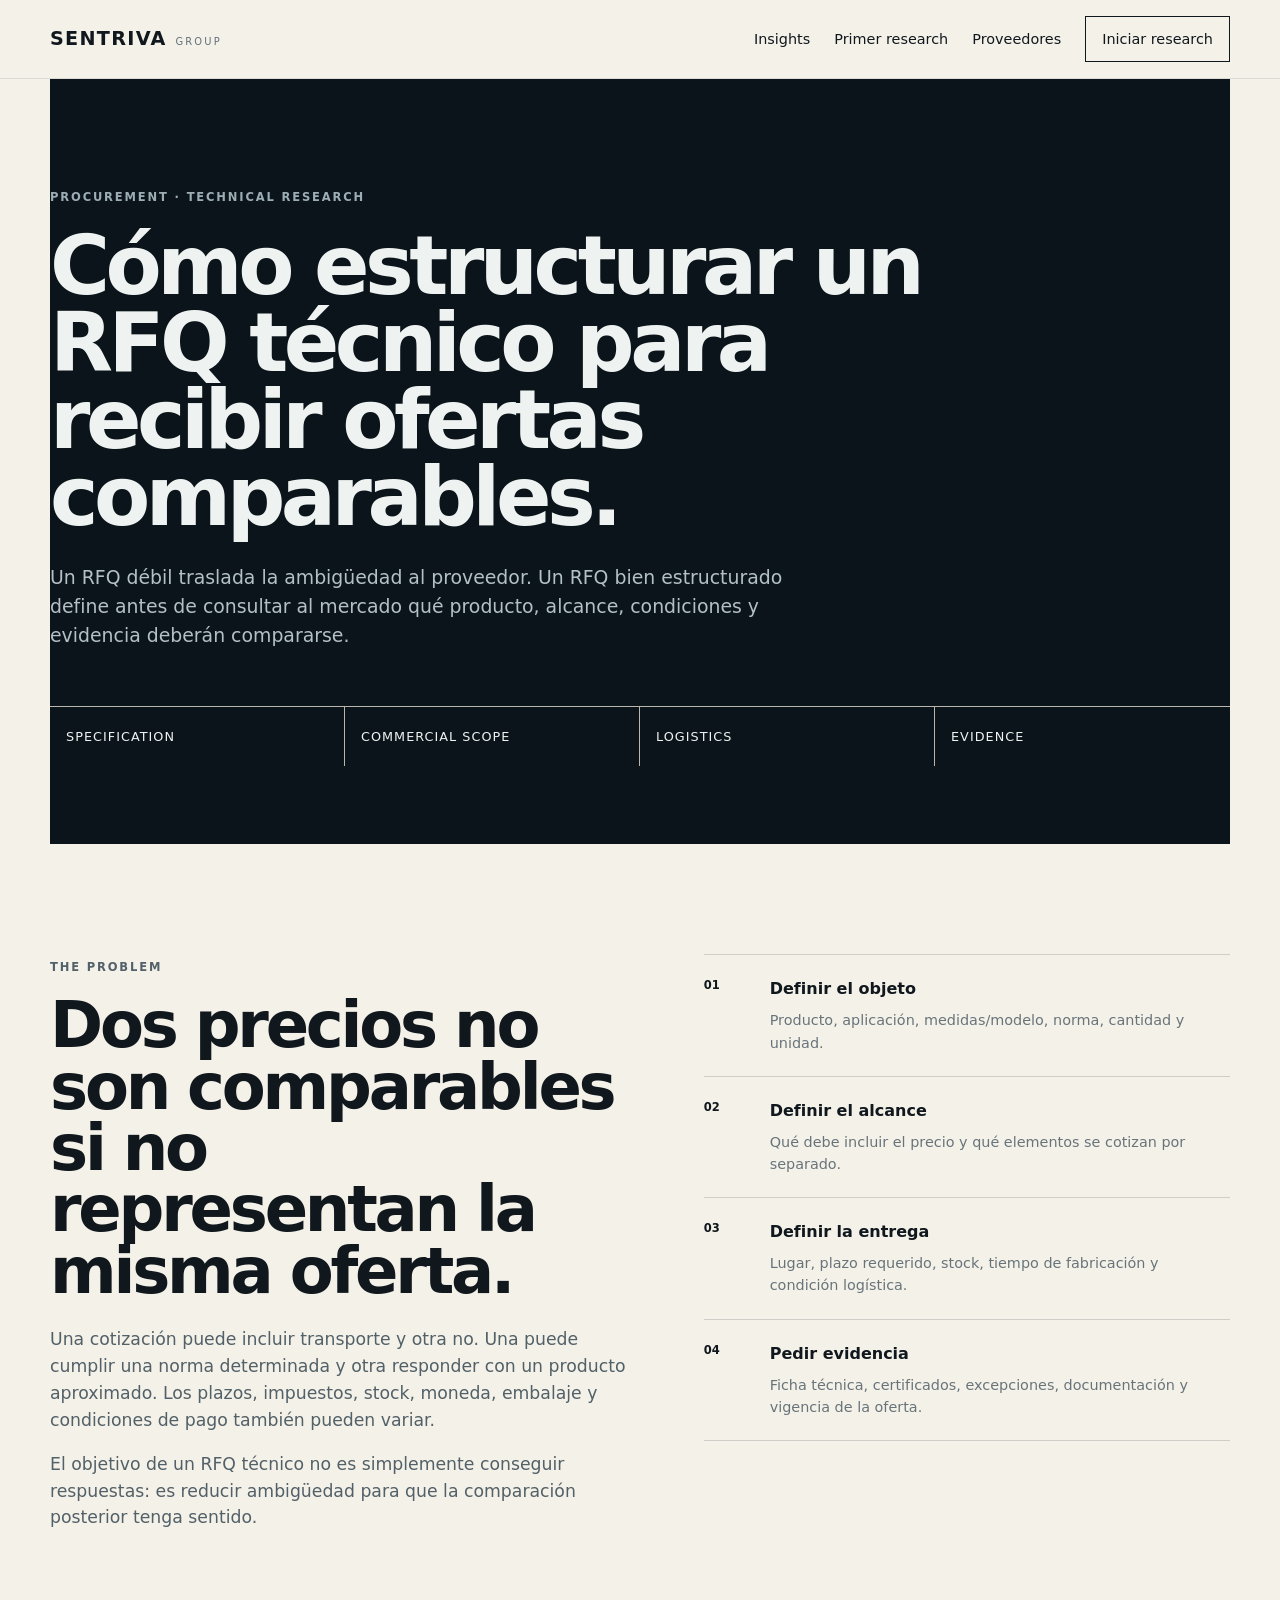
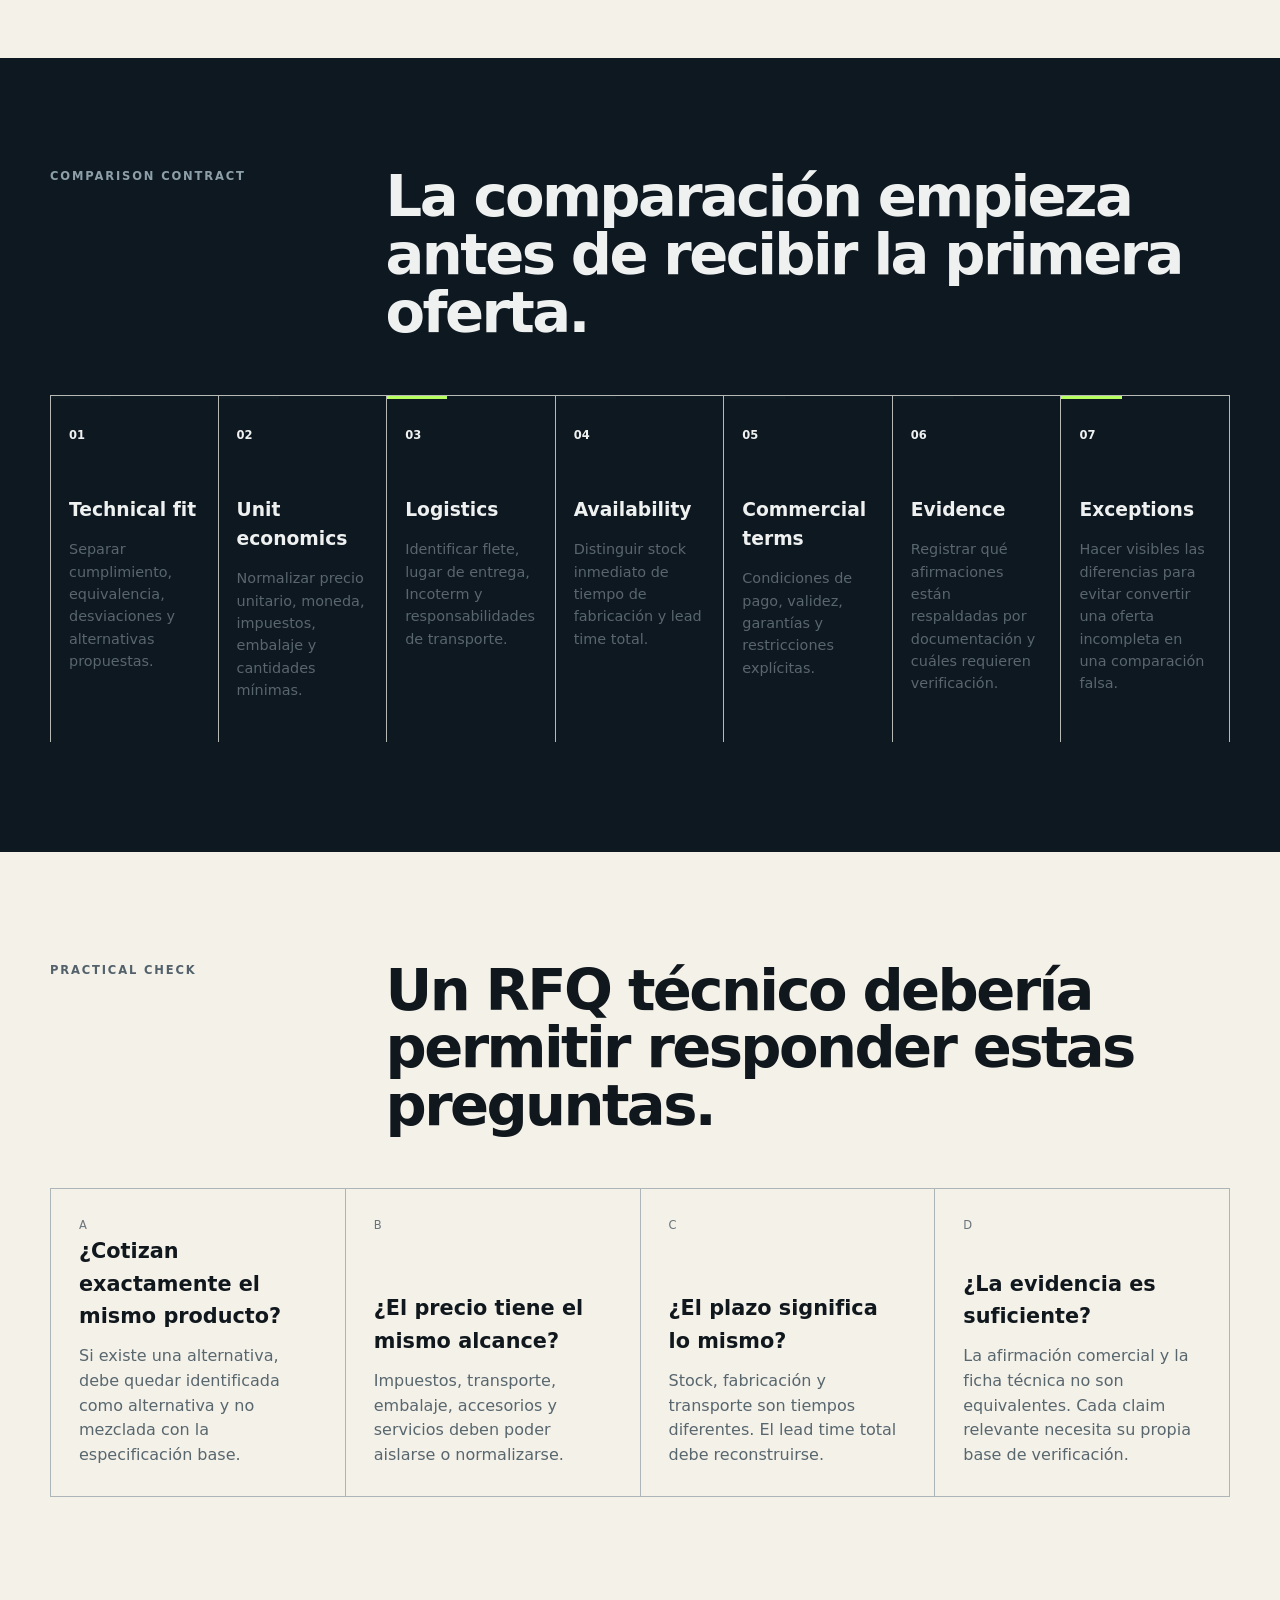
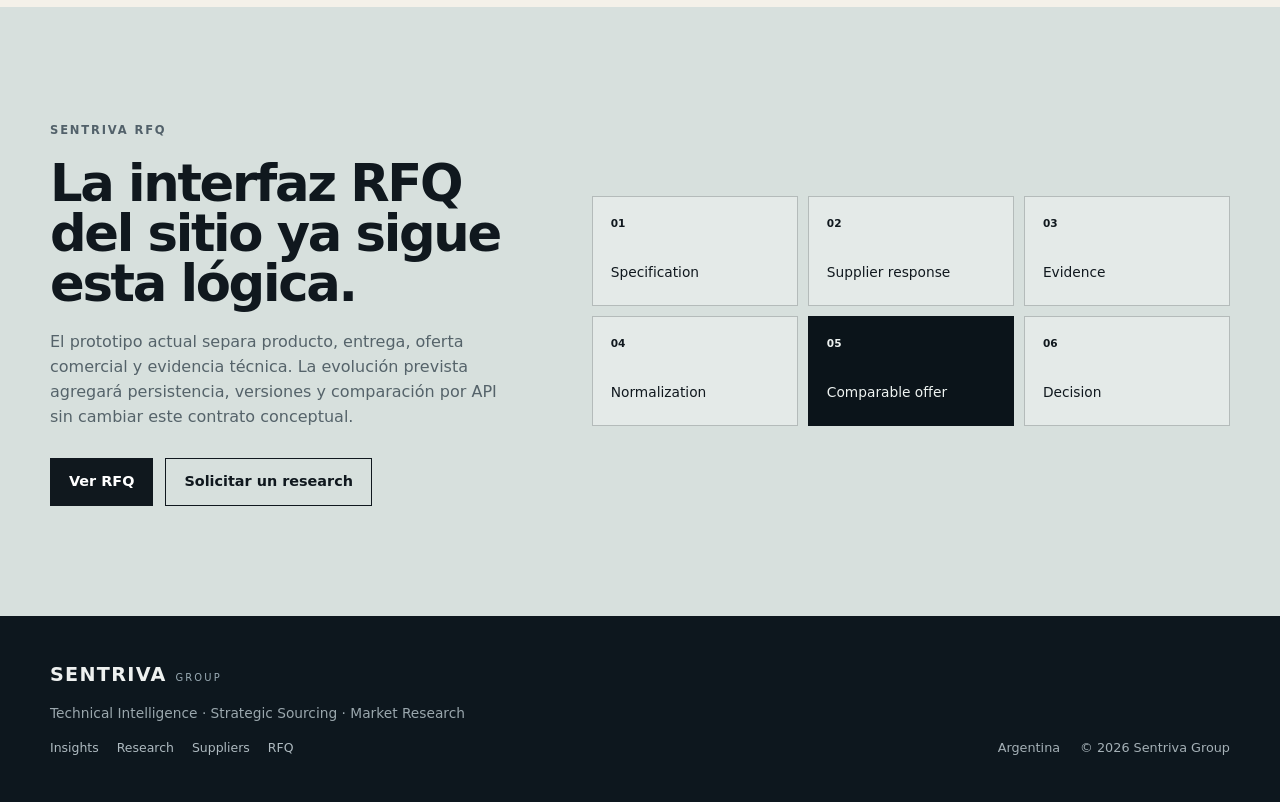
==== insight-rfq-tecnico.html @ 90672041 "feat(sentriva): publish first practical insight on technical RFQs" ====
<!doctype html>
<html lang="es">
<head>
  <meta charset="utf-8" />
  <meta name="viewport" content="width=device-width,initial-scale=1" />
  <meta name="description" content="Cómo estructurar un RFQ técnico para recibir ofertas comparables: producto, especificación, alcance, logística, impuestos, plazos y evidencia." />
  <meta name="theme-color" content="#0b141a" />
  <meta property="og:title" content="Cómo estructurar un RFQ técnico — Sentriva Group" />
  <meta property="og:description" content="Un RFQ útil no pide sólo precio: define qué debe ser comparable antes de consultar al mercado." />
  <meta property="og:type" content="article" />
  <title>Cómo estructurar un RFQ técnico — Sentriva Group</title>
  <link rel="stylesheet" href="styles-v050.css" />
  <link rel="stylesheet" href="golden-v1.css" />
</head>
<body>
  <a class="skip-link" href="#main">Ir al contenido</a>
  <header class="site-header"><div class="shell nav-wrap"><a class="brand" href="index.html" aria-label="Sentriva Group"><span class="brand-main">SENTRIVA</span><span class="brand-group">GROUP</span></a><button class="nav-toggle" aria-label="Abrir navegación" aria-expanded="false"><span></span><span></span></button><nav class="nav" aria-label="Principal"><a href="insights.html">Insights</a><a href="utility-poles.html">Primer research</a><a href="suppliers.html">Proveedores</a><a class="nav-cta" href="research.html">Iniciar research</a></nav></div></header>

  <main id="main">
    <section class="page-hero page-hero-premium shell">
      <span class="eyebrow">PROCUREMENT · TECHNICAL RESEARCH</span>
      <h1>Cómo estructurar un RFQ técnico para recibir ofertas comparables.</h1>
      <p>Un RFQ débil traslada la ambigüedad al proveedor. Un RFQ bien estructurado define antes de consultar al mercado qué producto, alcance, condiciones y evidencia deberán compararse.</p>
      <div class="page-proof"><span>Specification</span><span>Commercial scope</span><span>Logistics</span><span>Evidence</span></div>
    </section>

    <section class="section shell">
      <div class="credibility-grid">
        <article class="credibility-copy">
          <span class="eyebrow">THE PROBLEM</span>
          <h2>Dos precios no son comparables si no representan la misma oferta.</h2>
          <p>Una cotización puede incluir transporte y otra no. Una puede cumplir una norma determinada y otra responder con un producto aproximado. Los plazos, impuestos, stock, moneda, embalaje y condiciones de pago también pueden variar.</p>
          <p>El objetivo de un RFQ técnico no es simplemente conseguir respuestas: es reducir ambigüedad para que la comparación posterior tenga sentido.</p>
        </article>
        <div class="credibility-stack">
          <article class="credibility-item"><b>01</b><div><h3>Definir el objeto</h3><p>Producto, aplicación, medidas/modelo, norma, cantidad y unidad.</p></div></article>
          <article class="credibility-item"><b>02</b><div><h3>Definir el alcance</h3><p>Qué debe incluir el precio y qué elementos se cotizan por separado.</p></div></article>
          <article class="credibility-item"><b>03</b><div><h3>Definir la entrega</h3><p>Lugar, plazo requerido, stock, tiempo de fabricación y condición logística.</p></div></article>
          <article class="credibility-item"><b>04</b><div><h3>Pedir evidencia</h3><p>Ficha técnica, certificados, excepciones, documentación y vigencia de la oferta.</p></div></article>
        </div>
      </div>
    </section>

    <section class="section section-dark">
      <div class="shell">
        <div class="section-heading section-heading-light"><span class="eyebrow">COMPARISON CONTRACT</span><h2>La comparación empieza antes de recibir la primera oferta.</h2></div>
        <div class="method-grid">
          <article><b>01</b><h3>Technical fit</h3><p>Separar cumplimiento, equivalencia, desviaciones y alternativas propuestas.</p></article>
          <article><b>02</b><h3>Unit economics</h3><p>Normalizar precio unitario, moneda, impuestos, embalaje y cantidades mínimas.</p></article>
          <article><b>03</b><h3>Logistics</h3><p>Identificar flete, lugar de entrega, Incoterm y responsabilidades de transporte.</p></article>
          <article><b>04</b><h3>Availability</h3><p>Distinguir stock inmediato de tiempo de fabricación y lead time total.</p></article>
          <article><b>05</b><h3>Commercial terms</h3><p>Condiciones de pago, validez, garantías y restricciones explícitas.</p></article>
          <article><b>06</b><h3>Evidence</h3><p>Registrar qué afirmaciones están respaldadas por documentación y cuáles requieren verificación.</p></article>
          <article><b>07</b><h3>Exceptions</h3><p>Hacer visibles las diferencias para evitar convertir una oferta incompleta en una comparación falsa.</p></article>
        </div>
      </div>
    </section>

    <section class="section shell">
      <div class="section-heading"><span class="eyebrow">PRACTICAL CHECK</span><h2>Un RFQ técnico debería permitir responder estas preguntas.</h2></div>
      <div class="capability-grid">
        <article class="card"><span class="card-num">A</span><h3>¿Cotizan exactamente el mismo producto?</h3><p>Si existe una alternativa, debe quedar identificada como alternativa y no mezclada con la especificación base.</p></article>
        <article class="card"><span class="card-num">B</span><h3>¿El precio tiene el mismo alcance?</h3><p>Impuestos, transporte, embalaje, accesorios y servicios deben poder aislarse o normalizarse.</p></article>
        <article class="card"><span class="card-num">C</span><h3>¿El plazo significa lo mismo?</h3><p>Stock, fabricación y transporte son tiempos diferentes. El lead time total debe reconstruirse.</p></article>
        <article class="card"><span class="card-num">D</span><h3>¿La evidencia es suficiente?</h3><p>La afirmación comercial y la ficha técnica no son equivalentes. Cada claim relevante necesita su propia base de verificación.</p></article>
      </div>
    </section>

    <section class="section network-callout"><div class="shell network-inner"><div class="network-copy"><span class="eyebrow">SENTRIVA RFQ</span><h2>La interfaz RFQ del sitio ya sigue esta lógica.</h2><p>El prototipo actual separa producto, entrega, oferta comercial y evidencia técnica. La evolución prevista agregará persistencia, versiones y comparación por API sin cambiar este contrato conceptual.</p><div class="case-actions"><a class="button button-primary" href="rfq.html">Ver RFQ</a><a class="button button-ghost" href="research.html">Solicitar un research</a></div></div><div class="network-diagram"><div><b>01</b><span>Specification</span></div><div><b>02</b><span>Supplier response</span></div><div><b>03</b><span>Evidence</span></div><div><b>04</b><span>Normalization</span></div><div class="focus"><b>05</b><span>Comparable offer</span></div><div><b>06</b><span>Decision</span></div></div></div></section>
  </main>

  <footer class="site-footer"><div class="shell footer-grid"><div><div class="brand brand-footer"><span class="brand-main">SENTRIVA</span><span class="brand-group">GROUP</span></div><p>Technical Intelligence · Strategic Sourcing · Market Research</p><div class="footer-links"><a href="insights.html">Insights</a><a href="research.html">Research</a><a href="suppliers.html">Suppliers</a><a href="rfq.html">RFQ</a></div></div><div class="footer-meta"><span>Argentina</span><span>© <span id="year"></span> Sentriva Group</span></div></div></footer>
  <script src="script-v050.js"></script>
</body>
</html>
---- styles-v050.css ----
*{box-sizing:border-box}html{scroll-behavior:smooth}body{margin:0;font-family:Inter,ui-sans-serif,system-ui,-apple-system,BlinkMacSystemFont,"Segoe UI",sans-serif;background:#f4f1e9;color:#10181e;line-height:1.55}a{color:inherit}.skip-link{position:absolute;left:-999px;top:0}.skip-link:focus{left:1rem;top:1rem;z-index:1000;background:white;padding:.7rem 1rem}.shell{width:min(1180px,calc(100% - 40px));margin:0 auto}.site-header{position:sticky;top:0;z-index:50;background:rgba(244,241,233,.92);backdrop-filter:blur(16px);border-bottom:1px solid rgba(16,24,30,.1)}.nav-wrap{height:78px;display:flex;align-items:center;justify-content:space-between}.brand{text-decoration:none;display:inline-flex;align-items:baseline;gap:.55rem;letter-spacing:.08em}.brand-main{font-weight:800;font-size:1.2rem}.brand-group{font-size:.62rem;letter-spacing:.22em;color:#627079}.nav{display:flex;gap:1.5rem;align-items:center;font-size:.9rem}.nav a{text-decoration:none}.nav a[aria-current=page]{font-weight:800}.nav-cta{border:1px solid #10181e;padding:.7rem 1rem}.nav-toggle{display:none;background:none;border:0}.hero{padding:110px 0 85px}.hero-kicker,.eyebrow,.signal-label{font-size:.72rem;letter-spacing:.16em;text-transform:uppercase;color:#52616a;font-weight:700}.hero-grid{display:grid;grid-template-columns:1.35fr .65fr;gap:70px;align-items:end;margin-top:24px}.hero h1{font-size:clamp(3rem,7vw,6.6rem);letter-spacing:-.055em;line-height:.92;margin:0;max-width:900px}.hero-copy{font-size:1.2rem;max-width:720px;color:#4d5b63;margin:32px 0}.hero-actions{display:flex;gap:12px;flex-wrap:wrap}.button{display:inline-flex;align-items:center;justify-content:center;min-height:48px;padding:0 18px;border:1px solid #10181e;text-decoration:none;font-weight:700;font-size:.9rem;cursor:pointer}.button-primary{background:#10181e;color:#fff}.button-ghost{background:transparent}.signal-panel{border:1px solid #a9b0b3;padding:24px;background:rgba(255,255,255,.28)}.signal-flow{display:grid;gap:7px;margin-top:20px}.signal-flow span{font-size:.88rem;padding:9px 11px;border:1px solid rgba(16,24,30,.18);background:rgba(255,255,255,.48)}.signal-flow i{height:12px;border-left:1px solid #7a858b;margin-left:16px}.proof-strip{border-top:1px solid #c4c1ba;border-bottom:1px solid #c4c1ba}.proof-grid{display:grid;grid-template-columns:repeat(4,1fr)}.proof-grid div{padding:28px 24px;border-right:1px solid #c4c1ba;display:flex;gap:12px;align-items:center}.proof-grid div:last-child{border-right:0}.proof-grid strong{font-size:.72rem}.proof-grid span{font-size:.88rem}.section{padding:110px 0}.section-heading{display:grid;grid-template-columns:.35fr 1fr;gap:40px;align-items:start;margin-bottom:54px}.section-heading h2{margin:0;font-size:clamp(2.2rem,4.5vw,4.6rem);line-height:1;letter-spacing:-.045em}.capability-grid{display:grid;grid-template-columns:repeat(4,1fr);border-top:1px solid #aeb5b8;border-left:1px solid #aeb5b8}.card{padding:28px;border-right:1px solid #aeb5b8;border-bottom:1px solid #aeb5b8;min-height:300px;display:flex;flex-direction:column}.card-num{font-size:.72rem;color:#69757b}.card h3{font-size:1.3rem;margin-top:auto;margin-bottom:12px}.card p{color:#58666e;margin:0}.section-dark{background:#0e1820;color:#eef1f0}.section-heading-light .eyebrow{color:#8da0aa}.industry-list{display:grid;grid-template-columns:repeat(3,1fr);border-top:1px solid #35444d;border-left:1px solid #35444d}.industry-list span{padding:28px;border-right:1px solid #35444d;border-bottom:1px solid #35444d;font-size:1.25rem}.method-grid{display:grid;grid-template-columns:repeat(7,1fr);border-top:1px solid #b7b9b6}.method-grid article{padding:26px 18px;border-right:1px solid #b7b9b6}.method-grid article:first-child{border-left:1px solid #b7b9b6}.method-grid b{font-size:.72rem}.method-grid h3{margin:48px 0 10px}.method-grid p{font-size:.9rem;color:#59666d}.supplier-section{background:#dfe7e5}.supplier-grid{display:grid;grid-template-columns:1fr 1fr;gap:80px}.supplier-grid h2{font-size:clamp(2.3rem,4.8vw,4.8rem);line-height:1;letter-spacing:-.045em;margin:18px 0 26px}.clean-list{list-style:none;padding:0;margin:30px 0}.clean-list li{padding:12px 0;border-top:1px solid rgba(16,24,30,.2)}.supplier-form{display:grid;grid-template-columns:1fr 1fr;gap:14px;background:#f4f1e9;padding:24px}.supplier-form label{display:grid;gap:7px;font-size:.78rem;font-weight:700}.supplier-form input,.supplier-form textarea{width:100%;border:1px solid #b8b5ad;background:#fffdf8;padding:12px;font:inherit}.full{grid-column:1/-1}.form-note{font-size:.75rem;color:#667078;margin:0}.contact-section{padding-bottom:120px}.contact-card{border-top:1px solid #aeb5b8;border-bottom:1px solid #aeb5b8;padding:50px 0;display:flex;align-items:end;justify-content:space-between;gap:30px}.contact-card h2{font-size:clamp(2rem,4vw,4rem);line-height:1.02;max-width:850px;margin:18px 0 0;letter-spacing:-.04em}.site-footer{background:#0d171e;color:#eef1f0;padding:44px 0}.footer-grid{display:flex;align-items:end;justify-content:space-between;gap:24px}.brand-footer .brand-group{color:#9aabb4}.site-footer p{color:#9aa7ad;font-size:.86rem}.footer-meta{display:flex;gap:20px;font-size:.8rem;color:#a4b0b6}.page-hero{padding:105px 0 78px}.page-hero h1{font-size:clamp(3rem,6.4vw,6rem);line-height:.94;letter-spacing:-.055em;max-width:1000px;margin:18px 0 28px}.page-hero>p{font-size:1.18rem;color:#52616a;max-width:790px;margin:0}.page-proof{display:grid;grid-template-columns:repeat(4,1fr);border-top:1px solid #b9b6ae;margin-top:55px}.page-proof span{padding:20px 16px;border-right:1px solid #b9b6ae;font-size:.8rem;text-transform:uppercase;letter-spacing:.08em}.page-proof span:last-child{border-right:0}.two-col-intro{display:grid;grid-template-columns:1fr 1fr;gap:80px}.two-col-intro h2{font-size:clamp(2.2rem,4.6vw,4.5rem);line-height:1;letter-spacing:-.045em;margin:16px 0 0}.prose{font-size:1.05rem;color:#b8c4ca}.prose p:first-child{margin-top:0}.method-compact{display:grid;grid-template-columns:repeat(4,1fr);border-top:1px solid #35444d;border-left:1px solid #35444d}.method-compact article{padding:26px;border-right:1px solid #35444d;border-bottom:1px solid #35444d}.method-compact b{font-size:.72rem;color:#8fa0a8}.method-compact h3{margin:40px 0 8px}.method-compact p{margin:0;color:#aebbc1;font-size:.9rem}.data-form{display:grid;gap:34px}.data-form fieldset{border:0;border-top:1px solid #b4b5b0;padding:24px 0 0;margin:0;display:grid;grid-template-columns:repeat(2,1fr);gap:16px 20px}.data-form legend{padding:0 18px 0 0;font-size:.72rem;letter-spacing:.14em;font-weight:800;text-transform:uppercase}.data-form label{display:grid;gap:7px;font-size:.78rem;font-weight:700}.data-form input,.data-form textarea,.data-form select{width:100%;border:1px solid #b8b5ad;background:#fffdf8;padding:13px 14px;font:inherit;color:#10181e;border-radius:0}.data-form textarea{resize:vertical}.data-form input:focus,.data-form textarea:focus,.data-form select:focus{outline:2px solid #10181e;outline-offset:2px}.data-form .wide{grid-column:1/-1}.form-actions{display:flex;gap:12px;flex-wrap:wrap;align-items:center}.form-actions+.form-note{max-width:700px}@media(max-width:980px){.hero-grid,.supplier-grid,.two-col-intro{grid-template-columns:1fr}.signal-panel{max-width:520px}.capability-grid{grid-template-columns:repeat(2,1fr)}.method-grid{grid-template-columns:repeat(2,1fr)}.industry-list{grid-template-columns:repeat(2,1fr)}.section-heading{grid-template-columns:1fr}.proof-grid{grid-template-columns:repeat(2,1fr)}.contact-card{align-items:flex-start;flex-direction:column}.page-proof,.method-compact{grid-template-columns:repeat(2,1fr)}}@media(max-width:720px){.shell{width:min(100% - 28px,1180px)}.nav-toggle{display:grid;gap:5px;padding:8px}.nav-toggle span{display:block;width:24px;height:1px;background:#111}.nav{position:absolute;left:14px;right:14px;top:68px;background:#f4f1e9;border:1px solid #b8b6b0;padding:18px;display:none;flex-direction:column;align-items:stretch}.nav.is-open{display:flex}.hero{padding:80px 0 60px}.hero h1{font-size:clamp(3rem,16vw,5.2rem)}.proof-grid,.capability-grid,.industry-list,.method-grid,.page-proof,.method-compact{grid-template-columns:1fr}.proof-grid div,.page-proof span{border-right:0;border-bottom:1px solid #c4c1ba}.supplier-form,.data-form fieldset{grid-template-columns:1fr}.data-form .wide{grid-column:auto}.section{padding:80px 0}.page-hero{padding:78px 0 56px}.footer-grid{align-items:flex-start;flex-direction:column}.footer-meta{flex-direction:column;gap:6px}}
---- golden-v1.css ----
:root{--ink:#0b141a;--ink-2:#12212a;--paper:#f3efe6;--paper-2:#e9e3d7;--mint:#c6d8d3;--line:rgba(11,20,26,.16);--line-dark:rgba(235,241,239,.16);--signal:#b7ff5e;--muted:#69767d}.golden-hero{background:var(--ink);color:#f4f6f3;overflow:hidden;border-bottom:1px solid #26343c}.golden-hero .shell{position:relative}.golden-hero .hero-kicker{color:#a8b8bf;padding-top:28px}.golden-hero .hero-grid{min-height:720px;align-items:center;margin-top:0;padding:54px 0 76px}.golden-hero h1{max-width:930px}.golden-hero .hero-copy{color:#b9c4c8;max-width:700px}.golden-hero .button-primary{background:var(--signal);color:#0b141a;border-color:var(--signal)}.golden-hero .button-ghost{border-color:#50606a;color:#eef3f1}.intelligence-canvas{border:1px solid #35444c;background:linear-gradient(180deg,rgba(255,255,255,.03),rgba(255,255,255,.01));padding:22px;position:relative}.intelligence-canvas:before{content:"";position:absolute;inset:0;background-image:linear-gradient(rgba(255,255,255,.035) 1px,transparent 1px),linear-gradient(90deg,rgba(255,255,255,.035) 1px,transparent 1px);background-size:28px 28px;pointer-events:none}.canvas-head,.canvas-foot{display:flex;justify-content:space-between;gap:18px;position:relative;z-index:1;color:#9babb2;font-size:.68rem;letter-spacing:.12em;text-transform:uppercase}.canvas-flow{position:relative;z-index:1;display:grid;gap:0;margin:32px 0}.canvas-node{display:grid;grid-template-columns:42px 1fr auto;gap:14px;align-items:center;padding:14px 0;border-top:1px solid #33424a}.canvas-node:last-child{border-bottom:1px solid #33424a}.canvas-node b{font-size:.7rem;color:var(--signal)}.canvas-node span{font-size:.92rem}.canvas-node em{font-style:normal;font-size:.68rem;color:#87969d;text-transform:uppercase;letter-spacing:.09em}.canvas-foot strong{color:#eef3f1;font-weight:600}.golden-proof{background:#111d24;color:#eef3f1;border-color:#2b3941}.golden-proof .proof-grid div{border-color:#2b3941}.golden-proof .proof-grid strong{color:var(--signal)}.credibility-grid{display:grid;grid-template-columns:1.05fr .95fr;gap:72px;align-items:start}.credibility-copy h2,.case-copy h2{font-size:clamp(2.4rem,5vw,5.2rem);line-height:.96;letter-spacing:-.05em;margin:16px 0 24px}.credibility-copy p,.case-copy p{font-size:1.08rem;color:#526067;max-width:720px}.credibility-stack{border-top:1px solid var(--line)}.credibility-item{display:grid;grid-template-columns:48px 1fr;gap:18px;padding:22px 0;border-bottom:1px solid var(--line)}.credibility-item b{font-size:.72rem}.credibility-item h3{margin:0 0 7px;font-size:1rem}.credibility-item p{margin:0;color:#68747a;font-size:.9rem}.case-section{background:var(--paper-2)}.case-layout{display:grid;grid-template-columns:.8fr 1.2fr;gap:70px;align-items:start}.case-tag{display:inline-flex;border:1px solid var(--ink);padding:7px 10px;font-size:.68rem;letter-spacing:.12em;text-transform:uppercase}.case-matrix{background:var(--ink);color:#eef3f1;padding:0}.matrix-head{padding:22px 24px;border-bottom:1px solid #34434b;display:flex;justify-content:space-between;gap:18px}.matrix-head span{font-size:.7rem;letter-spacing:.12em;text-transform:uppercase;color:#9cadb4}.matrix-row{display:grid;grid-template-columns:1.2fr repeat(4,.8fr);border-bottom:1px solid #34434b}.matrix-row>*{padding:15px 14px;border-right:1px solid #34434b;font-size:.78rem}.matrix-row>*:last-child{border-right:0}.matrix-row .label{color:#9cadb4}.matrix-row .material{font-weight:700}.matrix-note{padding:16px 24px;color:#8fa0a8;font-size:.72rem}.case-actions{display:flex;gap:12px;flex-wrap:wrap;margin-top:28px}.method-intro{max-width:760px;color:#657179;margin:-28px 0 44px}.method-grid article{position:relative;min-height:250px}.method-grid article:after{content:"";position:absolute;top:0;left:0;width:36%;height:3px;background:#111d24}.method-grid article:nth-child(3):after,.method-grid article:nth-child(7):after{background:var(--signal)}.network-callout{background:#d7e0dd}.network-inner{display:grid;grid-template-columns:.85fr 1.15fr;gap:70px;align-items:center}.network-diagram{display:grid;grid-template-columns:repeat(3,1fr);gap:10px}.network-diagram div{border:1px solid rgba(11,20,26,.22);padding:18px;min-height:110px;background:rgba(255,255,255,.32)}.network-diagram b{display:block;font-size:.66rem;margin-bottom:28px}.network-diagram span{font-size:.86rem}.network-diagram .focus{background:var(--ink);color:#eef3f1;border-color:var(--ink)}.network-copy h2{font-size:clamp(2.2rem,4vw,4.4rem);line-height:.98;letter-spacing:-.045em;margin:16px 0 22px}.network-copy p{color:#55636a}.footer-links{display:flex;gap:18px;flex-wrap:wrap;margin-top:14px}.footer-links a{font-size:.78rem;color:#aebac0;text-decoration:none}.footer-links a:hover{text-decoration:underline}.page-hero-premium{background:var(--ink);color:#eef3f1}.page-hero-premium .eyebrow{color:#9cadb4}.page-hero-premium p{color:#b3c0c5}.page-hero-premium .button-primary{background:var(--signal);border-color:var(--signal);color:var(--ink)}.case-facts{display:grid;grid-template-columns:repeat(4,1fr);border:1px solid var(--line);margin-top:36px}.case-facts div{padding:18px;border-right:1px solid var(--line)}.case-facts div:last-child{border-right:0}.case-facts b{display:block;font-size:.68rem;text-transform:uppercase;letter-spacing:.1em;margin-bottom:10px}.case-facts span{color:#56636a;font-size:.9rem}@media(max-width:980px){.credibility-grid,.case-layout,.network-inner{grid-template-columns:1fr}.golden-hero .hero-grid{min-height:auto}.case-facts{grid-template-columns:repeat(2,1fr)}.matrix-row{grid-template-columns:1.1fr repeat(4,.8fr);overflow:auto}}@media(max-width:720px){.golden-hero .hero-grid{padding:36px 0 56px}.intelligence-canvas{margin-top:20px}.canvas-node{grid-template-columns:34px 1fr}.canvas-node em{display:none}.case-facts{grid-template-columns:1fr}.case-facts div{border-right:0;border-bottom:1px solid var(--line)}.matrix-row{grid-template-columns:145px repeat(4,120px);overflow-x:auto}.network-diagram{grid-template-columns:1fr 1fr}.credibility-grid,.case-layout,.network-inner{gap:42px}}
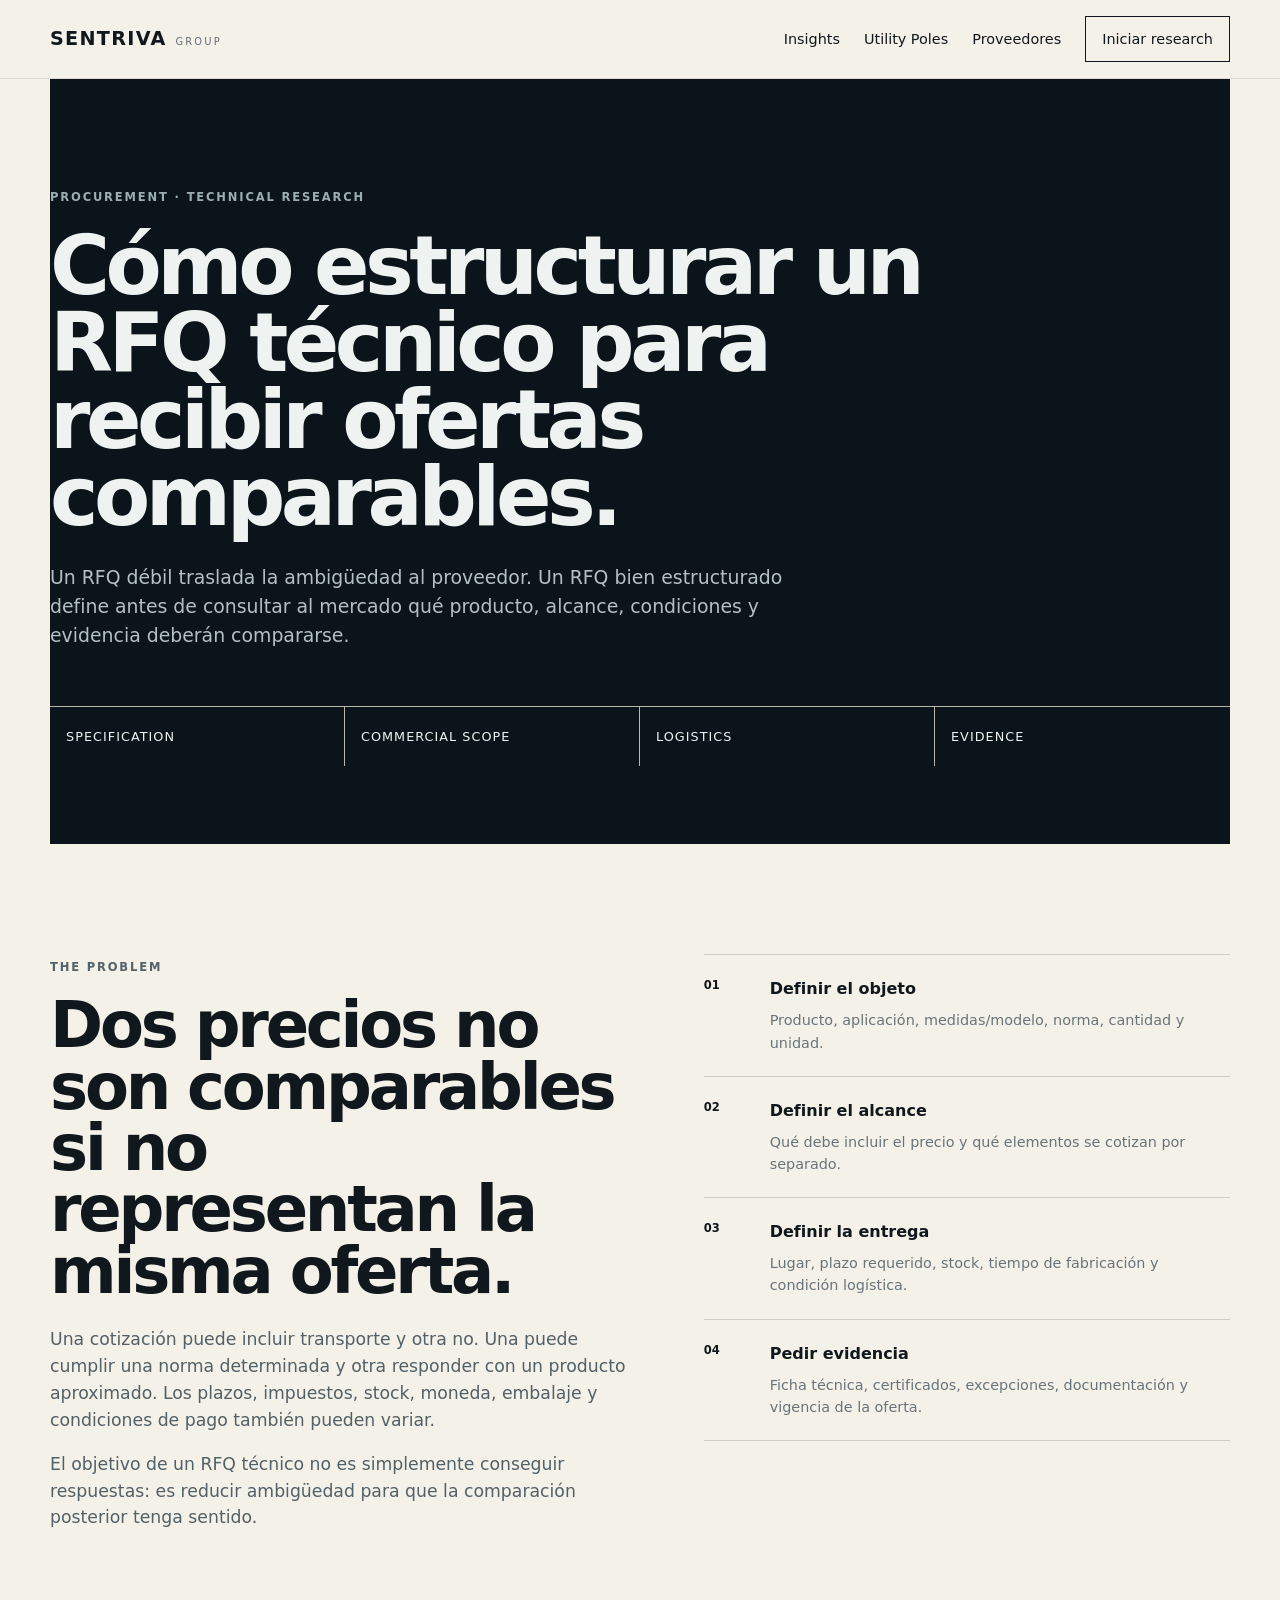
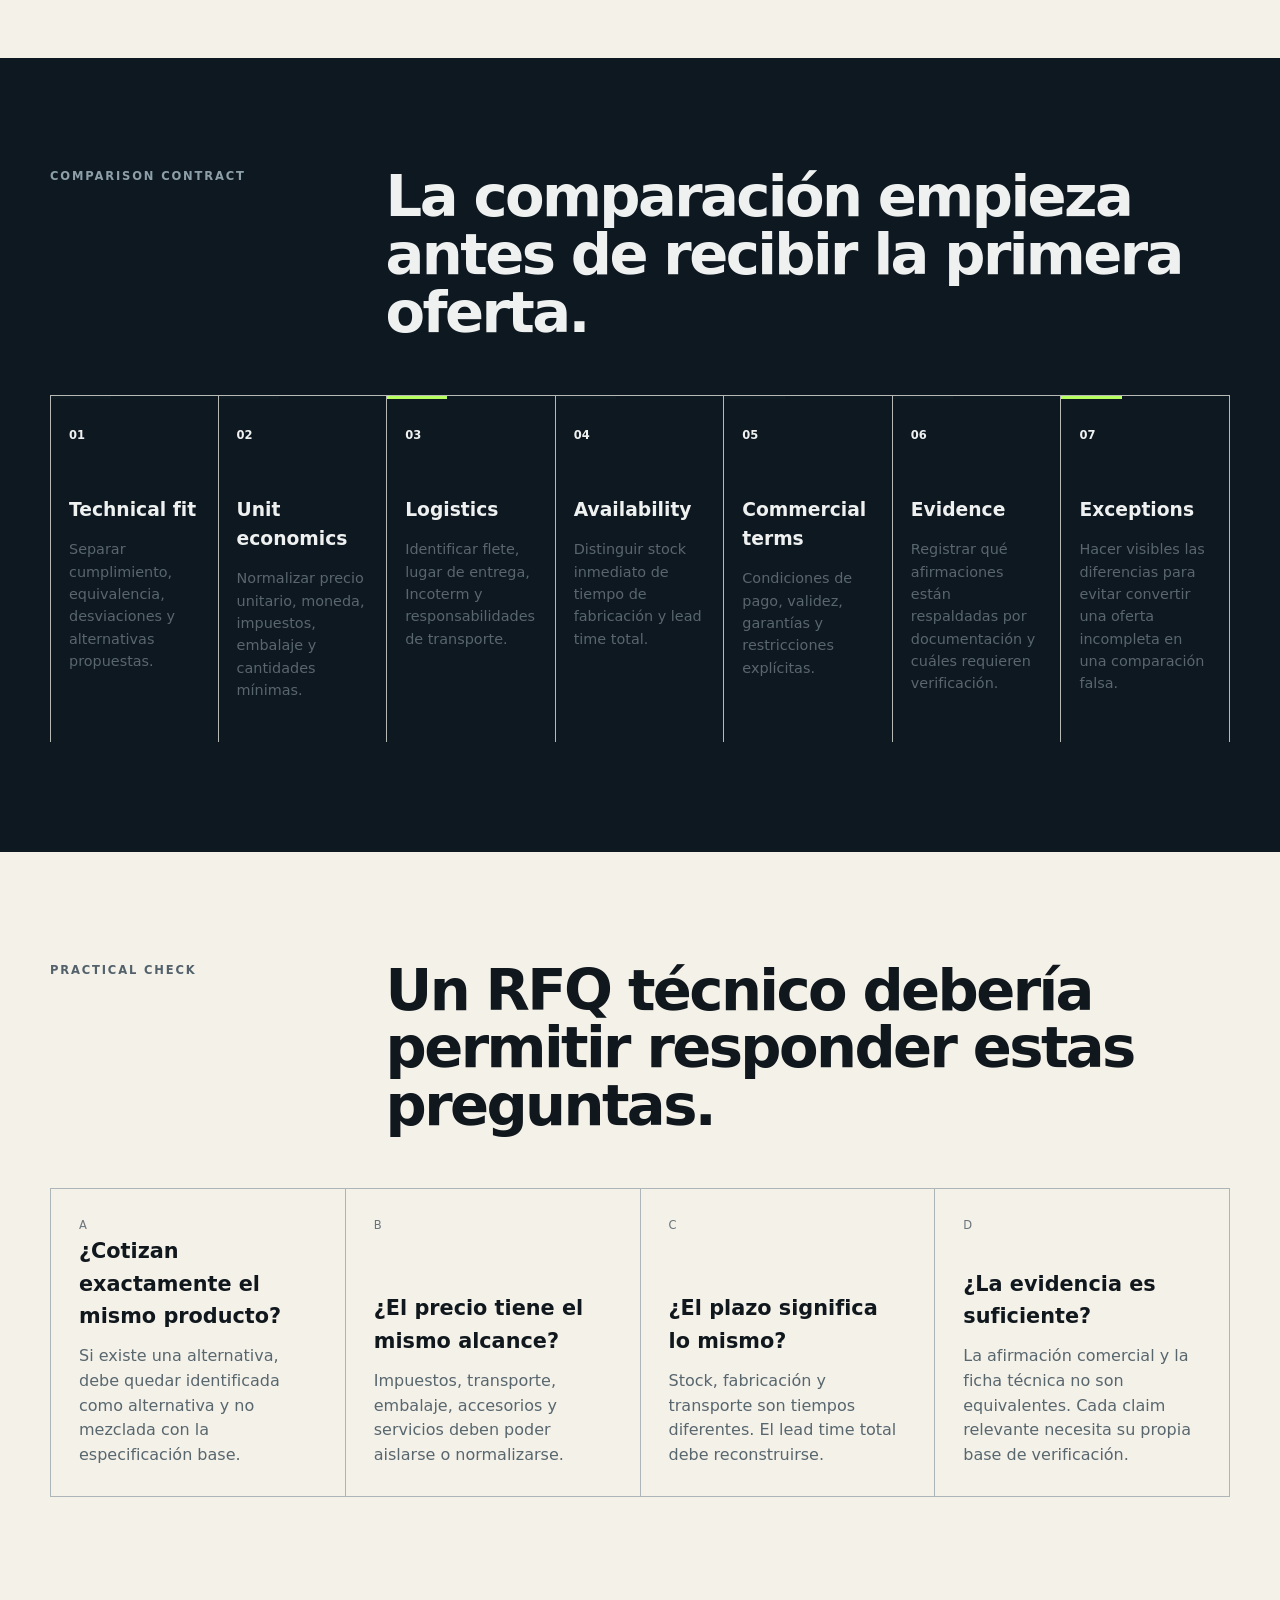
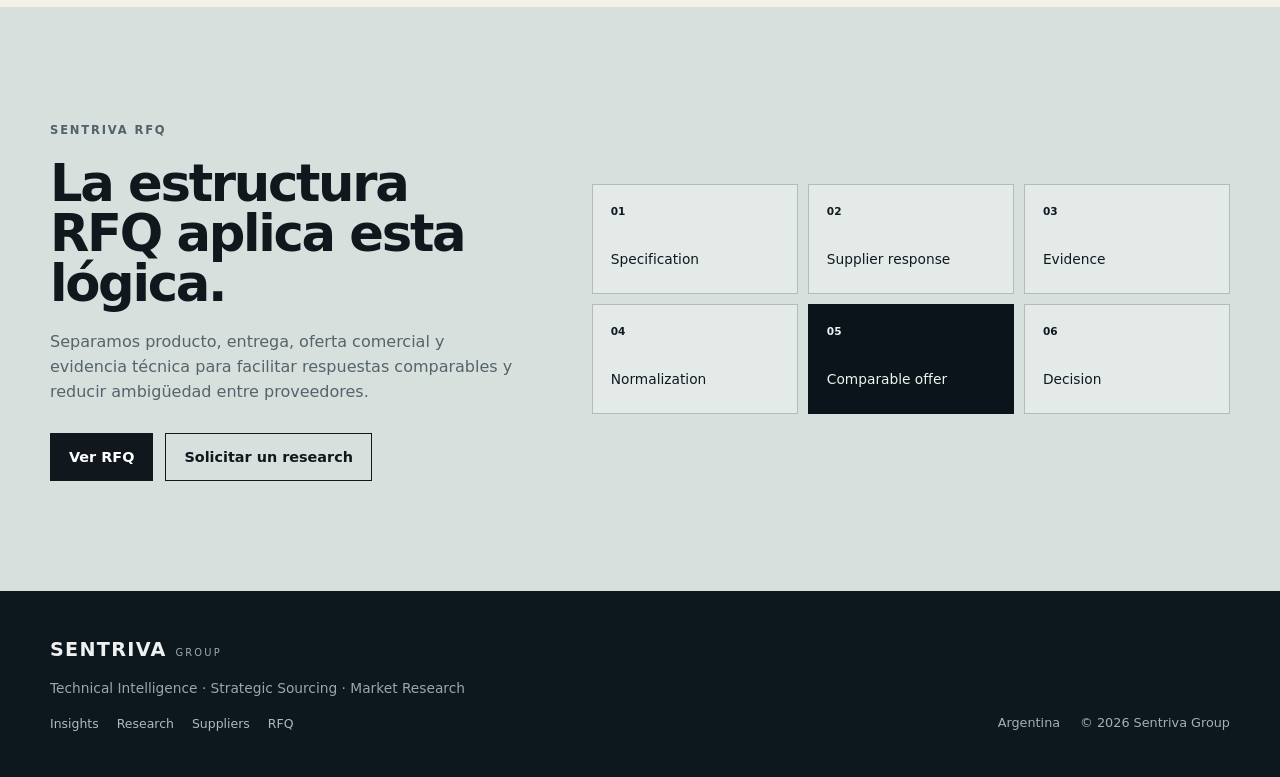
==== commit 00046aa9: "fix(public): remove prototype roadmap from RFQ insight" ====
--- a/insight-rfq-tecnico.html
+++ b/insight-rfq-tecnico.html
@@ -14,7 +14,7 @@
 </head>
 <body>
   <a class="skip-link" href="#main">Ir al contenido</a>
-  <header class="site-header"><div class="shell nav-wrap"><a class="brand" href="index.html" aria-label="Sentriva Group"><span class="brand-main">SENTRIVA</span><span class="brand-group">GROUP</span></a><button class="nav-toggle" aria-label="Abrir navegación" aria-expanded="false"><span></span><span></span></button><nav class="nav" aria-label="Principal"><a href="insights.html">Insights</a><a href="utility-poles.html">Primer research</a><a href="suppliers.html">Proveedores</a><a class="nav-cta" href="research.html">Iniciar research</a></nav></div></header>
+  <header class="site-header"><div class="shell nav-wrap"><a class="brand" href="index.html" aria-label="Sentriva Group"><span class="brand-main">SENTRIVA</span><span class="brand-group">GROUP</span></a><button class="nav-toggle" aria-label="Abrir navegación" aria-expanded="false"><span></span><span></span></button><nav class="nav" aria-label="Principal"><a href="insights.html">Insights</a><a href="utility-poles.html">Utility Poles</a><a href="suppliers.html">Proveedores</a><a class="nav-cta" href="research.html">Iniciar research</a></nav></div></header>
 
   <main id="main">
     <section class="page-hero page-hero-premium shell">
@@ -66,10 +66,10 @@
       </div>
     </section>
 
-    <section class="section network-callout"><div class="shell network-inner"><div class="network-copy"><span class="eyebrow">SENTRIVA RFQ</span><h2>La interfaz RFQ del sitio ya sigue esta lógica.</h2><p>El prototipo actual separa producto, entrega, oferta comercial y evidencia técnica. La evolución prevista agregará persistencia, versiones y comparación por API sin cambiar este contrato conceptual.</p><div class="case-actions"><a class="button button-primary" href="rfq.html">Ver RFQ</a><a class="button button-ghost" href="research.html">Solicitar un research</a></div></div><div class="network-diagram"><div><b>01</b><span>Specification</span></div><div><b>02</b><span>Supplier response</span></div><div><b>03</b><span>Evidence</span></div><div><b>04</b><span>Normalization</span></div><div class="focus"><b>05</b><span>Comparable offer</span></div><div><b>06</b><span>Decision</span></div></div></div></section>
+    <section class="section network-callout"><div class="shell network-inner"><div class="network-copy"><span class="eyebrow">SENTRIVA RFQ</span><h2>La estructura RFQ aplica esta lógica.</h2><p>Separamos producto, entrega, oferta comercial y evidencia técnica para facilitar respuestas comparables y reducir ambigüedad entre proveedores.</p><div class="case-actions"><a class="button button-primary" href="rfq.html">Ver RFQ</a><a class="button button-ghost" href="research.html">Solicitar un research</a></div></div><div class="network-diagram"><div><b>01</b><span>Specification</span></div><div><b>02</b><span>Supplier response</span></div><div><b>03</b><span>Evidence</span></div><div><b>04</b><span>Normalization</span></div><div class="focus"><b>05</b><span>Comparable offer</span></div><div><b>06</b><span>Decision</span></div></div></div></section>
   </main>
 
   <footer class="site-footer"><div class="shell footer-grid"><div><div class="brand brand-footer"><span class="brand-main">SENTRIVA</span><span class="brand-group">GROUP</span></div><p>Technical Intelligence · Strategic Sourcing · Market Research</p><div class="footer-links"><a href="insights.html">Insights</a><a href="research.html">Research</a><a href="suppliers.html">Suppliers</a><a href="rfq.html">RFQ</a></div></div><div class="footer-meta"><span>Argentina</span><span>© <span id="year"></span> Sentriva Group</span></div></div></footer>
   <script src="script-v050.js"></script>
 </body>
-</html>
+</html>
--- a/golden-v1.css
+++ b/golden-v1.css
@@ -1 +1,4 @@
-:root{--ink:#0b141a;--ink-2:#12212a;--paper:#f3efe6;--paper-2:#e9e3d7;--mint:#c6d8d3;--line:rgba(11,20,26,.16);--line-dark:rgba(235,241,239,.16);--signal:#b7ff5e;--muted:#69767d}.golden-hero{background:var(--ink);color:#f4f6f3;overflow:hidden;border-bottom:1px solid #26343c}.golden-hero .shell{position:relative}.golden-hero .hero-kicker{color:#a8b8bf;padding-top:28px}.golden-hero .hero-grid{min-height:720px;align-items:center;margin-top:0;padding:54px 0 76px}.golden-hero h1{max-width:930px}.golden-hero .hero-copy{color:#b9c4c8;max-width:700px}.golden-hero .button-primary{background:var(--signal);color:#0b141a;border-color:var(--signal)}.golden-hero .button-ghost{border-color:#50606a;color:#eef3f1}.intelligence-canvas{border:1px solid #35444c;background:linear-gradient(180deg,rgba(255,255,255,.03),rgba(255,255,255,.01));padding:22px;position:relative}.intelligence-canvas:before{content:"";position:absolute;inset:0;background-image:linear-gradient(rgba(255,255,255,.035) 1px,transparent 1px),linear-gradient(90deg,rgba(255,255,255,.035) 1px,transparent 1px);background-size:28px 28px;pointer-events:none}.canvas-head,.canvas-foot{display:flex;justify-content:space-between;gap:18px;position:relative;z-index:1;color:#9babb2;font-size:.68rem;letter-spacing:.12em;text-transform:uppercase}.canvas-flow{position:relative;z-index:1;display:grid;gap:0;margin:32px 0}.canvas-node{display:grid;grid-template-columns:42px 1fr auto;gap:14px;align-items:center;padding:14px 0;border-top:1px solid #33424a}.canvas-node:last-child{border-bottom:1px solid #33424a}.canvas-node b{font-size:.7rem;color:var(--signal)}.canvas-node span{font-size:.92rem}.canvas-node em{font-style:normal;font-size:.68rem;color:#87969d;text-transform:uppercase;letter-spacing:.09em}.canvas-foot strong{color:#eef3f1;font-weight:600}.golden-proof{background:#111d24;color:#eef3f1;border-color:#2b3941}.golden-proof .proof-grid div{border-color:#2b3941}.golden-proof .proof-grid strong{color:var(--signal)}.credibility-grid{display:grid;grid-template-columns:1.05fr .95fr;gap:72px;align-items:start}.credibility-copy h2,.case-copy h2{font-size:clamp(2.4rem,5vw,5.2rem);line-height:.96;letter-spacing:-.05em;margin:16px 0 24px}.credibility-copy p,.case-copy p{font-size:1.08rem;color:#526067;max-width:720px}.credibility-stack{border-top:1px solid var(--line)}.credibility-item{display:grid;grid-template-columns:48px 1fr;gap:18px;padding:22px 0;border-bottom:1px solid var(--line)}.credibility-item b{font-size:.72rem}.credibility-item h3{margin:0 0 7px;font-size:1rem}.credibility-item p{margin:0;color:#68747a;font-size:.9rem}.case-section{background:var(--paper-2)}.case-layout{display:grid;grid-template-columns:.8fr 1.2fr;gap:70px;align-items:start}.case-tag{display:inline-flex;border:1px solid var(--ink);padding:7px 10px;font-size:.68rem;letter-spacing:.12em;text-transform:uppercase}.case-matrix{background:var(--ink);color:#eef3f1;padding:0}.matrix-head{padding:22px 24px;border-bottom:1px solid #34434b;display:flex;justify-content:space-between;gap:18px}.matrix-head span{font-size:.7rem;letter-spacing:.12em;text-transform:uppercase;color:#9cadb4}.matrix-row{display:grid;grid-template-columns:1.2fr repeat(4,.8fr);border-bottom:1px solid #34434b}.matrix-row>*{padding:15px 14px;border-right:1px solid #34434b;font-size:.78rem}.matrix-row>*:last-child{border-right:0}.matrix-row .label{color:#9cadb4}.matrix-row .material{font-weight:700}.matrix-note{padding:16px 24px;color:#8fa0a8;font-size:.72rem}.case-actions{display:flex;gap:12px;flex-wrap:wrap;margin-top:28px}.method-intro{max-width:760px;color:#657179;margin:-28px 0 44px}.method-grid article{position:relative;min-height:250px}.method-grid article:after{content:"";position:absolute;top:0;left:0;width:36%;height:3px;background:#111d24}.method-grid article:nth-child(3):after,.method-grid article:nth-child(7):after{background:var(--signal)}.network-callout{background:#d7e0dd}.network-inner{display:grid;grid-template-columns:.85fr 1.15fr;gap:70px;align-items:center}.network-diagram{display:grid;grid-template-columns:repeat(3,1fr);gap:10px}.network-diagram div{border:1px solid rgba(11,20,26,.22);padding:18px;min-height:110px;background:rgba(255,255,255,.32)}.network-diagram b{display:block;font-size:.66rem;margin-bottom:28px}.network-diagram span{font-size:.86rem}.network-diagram .focus{background:var(--ink);color:#eef3f1;border-color:var(--ink)}.network-copy h2{font-size:clamp(2.2rem,4vw,4.4rem);line-height:.98;letter-spacing:-.045em;margin:16px 0 22px}.network-copy p{color:#55636a}.footer-links{display:flex;gap:18px;flex-wrap:wrap;margin-top:14px}.footer-links a{font-size:.78rem;color:#aebac0;text-decoration:none}.footer-links a:hover{text-decoration:underline}.page-hero-premium{background:var(--ink);color:#eef3f1}.page-hero-premium .eyebrow{color:#9cadb4}.page-hero-premium p{color:#b3c0c5}.page-hero-premium .button-primary{background:var(--signal);border-color:var(--signal);color:var(--ink)}.case-facts{display:grid;grid-template-columns:repeat(4,1fr);border:1px solid var(--line);margin-top:36px}.case-facts div{padding:18px;border-right:1px solid var(--line)}.case-facts div:last-child{border-right:0}.case-facts b{display:block;font-size:.68rem;text-transform:uppercase;letter-spacing:.1em;margin-bottom:10px}.case-facts span{color:#56636a;font-size:.9rem}@media(max-width:980px){.credibility-grid,.case-layout,.network-inner{grid-template-columns:1fr}.golden-hero .hero-grid{min-height:auto}.case-facts{grid-template-columns:repeat(2,1fr)}.matrix-row{grid-template-columns:1.1fr repeat(4,.8fr);overflow:auto}}@media(max-width:720px){.golden-hero .hero-grid{padding:36px 0 56px}.intelligence-canvas{margin-top:20px}.canvas-node{grid-template-columns:34px 1fr}.canvas-node em{display:none}.case-facts{grid-template-columns:1fr}.case-facts div{border-right:0;border-bottom:1px solid var(--line)}.matrix-row{grid-template-columns:145px repeat(4,120px);overflow-x:auto}.network-diagram{grid-template-columns:1fr 1fr}.credibility-grid,.case-layout,.network-inner{gap:42px}}+:root{--ink:#0b141a;--ink-2:#12212a;--paper:#f3efe6;--paper-2:#e9e3d7;--mint:#c6d8d3;--line:rgba(11,20,26,.16);--line-dark:rgba(235,241,239,.16);--signal:#b7ff5e;--muted:#69767d}.golden-hero{background:var(--ink);color:#f4f6f3;overflow:hidden;border-bottom:1px solid #26343c}.golden-hero .shell{position:relative}.golden-hero .hero-kicker{color:#a8b8bf;padding-top:28px}.golden-hero .hero-grid{min-height:720px;align-items:center;margin-top:0;padding:54px 0 76px}.golden-hero h1{max-width:930px}.golden-hero .hero-copy{color:#b9c4c8;max-width:700px}.golden-hero .button-primary{background:var(--signal);color:#0b141a;border-color:var(--signal)}.golden-hero .button-ghost{border-color:#50606a;color:#eef3f1}.intelligence-canvas{border:1px solid #35444c;background:linear-gradient(180deg,rgba(255,255,255,.03),rgba(255,255,255,.01));padding:22px;position:relative}.intelligence-canvas:before{content:"";position:absolute;inset:0;background-image:linear-gradient(rgba(255,255,255,.035) 1px,transparent 1px),linear-gradient(90deg,rgba(255,255,255,.035) 1px,transparent 1px);background-size:28px 28px;pointer-events:none}.canvas-head,.canvas-foot{display:flex;justify-content:space-between;gap:18px;position:relative;z-index:1;color:#9babb2;font-size:.68rem;letter-spacing:.12em;text-transform:uppercase}.canvas-flow{position:relative;z-index:1;display:grid;gap:0;margin:32px 0}.canvas-node{display:grid;grid-template-columns:42px 1fr auto;gap:14px;align-items:center;padding:14px 0;border-top:1px solid #33424a}.canvas-node:last-child{border-bottom:1px solid #33424a}.canvas-node b{font-size:.7rem;color:var(--signal)}.canvas-node span{font-size:.92rem}.canvas-node em{font-style:normal;font-size:.68rem;color:#87969d;text-transform:uppercase;letter-spacing:.09em}.canvas-foot strong{color:#eef3f1;font-weight:600}.golden-proof{background:#111d24;color:#eef3f1;border-color:#2b3941}.golden-proof .proof-grid div{border-color:#2b3941}.golden-proof .proof-grid strong{color:var(--signal)}.credibility-grid{display:grid;grid-template-columns:1.05fr .95fr;gap:72px;align-items:start}.credibility-copy h2,.case-copy h2{font-size:clamp(2.4rem,5vw,5.2rem);line-height:.96;letter-spacing:-.05em;margin:16px 0 24px}.credibility-copy p,.case-copy p{font-size:1.08rem;color:#526067;max-width:720px}.credibility-stack{border-top:1px solid var(--line)}.credibility-item{display:grid;grid-template-columns:48px 1fr;gap:18px;padding:22px 0;border-bottom:1px solid var(--line)}.credibility-item b{font-size:.72rem}.credibility-item h3{margin:0 0 7px;font-size:1rem}.credibility-item p{margin:0;color:#68747a;font-size:.9rem}.case-section{background:var(--paper-2)}.case-layout{display:grid;grid-template-columns:.8fr 1.2fr;gap:70px;align-items:start}.case-tag{display:inline-flex;border:1px solid var(--ink);padding:7px 10px;font-size:.68rem;letter-spacing:.12em;text-transform:uppercase}.case-matrix{background:var(--ink);color:#eef3f1;padding:0}.matrix-head{padding:22px 24px;border-bottom:1px solid #34434b;display:flex;justify-content:space-between;gap:18px}.matrix-head span{font-size:.7rem;letter-spacing:.12em;text-transform:uppercase;color:#9cadb4}.matrix-row{display:grid;grid-template-columns:1.2fr repeat(4,.8fr);border-bottom:1px solid #34434b}.matrix-row>*{padding:15px 14px;border-right:1px solid #34434b;font-size:.78rem}.matrix-row>*:last-child{border-right:0}.matrix-row .label{color:#9cadb4}.matrix-row .material{font-weight:700}.matrix-note{padding:16px 24px;color:#8fa0a8;font-size:.72rem}.case-actions{display:flex;gap:12px;flex-wrap:wrap;margin-top:28px}.method-intro{max-width:760px;color:#657179;margin:-28px 0 44px}.method-grid article{position:relative;min-height:250px}.method-grid article:after{content:"";position:absolute;top:0;left:0;width:36%;height:3px;background:#111d24}.method-grid article:nth-child(3):after,.method-grid article:nth-child(7):after{background:var(--signal)}.network-callout{background:#d7e0dd}.network-inner{display:grid;grid-template-columns:.85fr 1.15fr;gap:70px;align-items:center}.network-diagram{display:grid;grid-template-columns:repeat(3,1fr);gap:10px}.network-diagram div{border:1px solid rgba(11,20,26,.22);padding:18px;min-height:110px;background:rgba(255,255,255,.32)}.network-diagram b{display:block;font-size:.66rem;margin-bottom:28px}.network-diagram span{font-size:.86rem}.network-diagram .focus{background:var(--ink);color:#eef3f1;border-color:var(--ink)}.network-copy h2{font-size:clamp(2.2rem,4vw,4.4rem);line-height:.98;letter-spacing:-.045em;margin:16px 0 22px}.network-copy p{color:#55636a}.footer-links{display:flex;gap:18px;flex-wrap:wrap;margin-top:14px}.footer-links a{font-size:.78rem;color:#aebac0;text-decoration:none}.footer-links a:hover{text-decoration:underline}.page-hero-premium{background:var(--ink);color:#eef3f1}.page-hero-premium .eyebrow{color:#9cadb4}.page-hero-premium p{color:#b3c0c5}.page-hero-premium .button-primary{background:var(--signal);border-color:var(--signal);color:var(--ink)}.case-facts{display:grid;grid-template-columns:repeat(4,1fr);border:1px solid var(--line);margin-top:36px}.case-facts div{padding:18px;border-right:1px solid var(--line)}.case-facts div:last-child{border-right:0}.case-facts b{display:block;font-size:.68rem;text-transform:uppercase;letter-spacing:.1em;margin-bottom:10px}.case-facts span{color:#56636a;font-size:.9rem}
+/* Editorial photography layer — preview candidate */
+.hero-visual-stack{display:grid;gap:14px}.editorial-photo{position:relative;margin:0;overflow:hidden;background:#101a20}.editorial-photo img{display:block;width:100%;height:100%;object-fit:cover;filter:saturate(.78) contrast(1.05)}.hero-photo{height:245px;border:1px solid #35444c}.hero-photo:after,.editorial-image-band .editorial-photo:after{content:"";position:absolute;inset:0;background:linear-gradient(180deg,rgba(6,13,18,.04) 35%,rgba(6,13,18,.78) 100%);pointer-events:none}.editorial-photo figcaption{position:absolute;left:18px;right:18px;bottom:16px;z-index:2;display:flex;justify-content:space-between;gap:18px;align-items:end;color:#f3f6f4}.editorial-photo figcaption span{font-size:.62rem;letter-spacing:.13em;text-transform:uppercase;color:#c9d3d2}.editorial-photo figcaption b{max-width:62%;font-size:.78rem;font-weight:600;text-align:right}.editorial-image-band{background:#111d24;padding:0 0 74px}.editorial-image-grid{display:grid;grid-template-columns:1.35fr .65fr;gap:14px}.editorial-image-grid .editorial-photo{height:390px;border:1px solid #2d3c44}.editorial-image-grid .editorial-photo-large{height:470px;margin-top:48px}.editorial-image-grid img{transition:transform .7s ease,filter .7s ease}.editorial-image-grid .editorial-photo:hover img{transform:scale(1.018);filter:saturate(.9) contrast(1.07)}
+@media(max-width:980px){.credibility-grid,.case-layout,.network-inner{grid-template-columns:1fr}.golden-hero .hero-grid{min-height:auto}.case-facts{grid-template-columns:repeat(2,1fr)}.matrix-row{grid-template-columns:1.1fr repeat(4,.8fr);overflow:auto}.editorial-image-grid{grid-template-columns:1fr 1fr}.editorial-image-grid .editorial-photo,.editorial-image-grid .editorial-photo-large{height:340px;margin-top:0}}@media(max-width:720px){.golden-hero .hero-grid{padding:36px 0 56px}.intelligence-canvas{margin-top:0}.canvas-node{grid-template-columns:34px 1fr}.canvas-node em{display:none}.case-facts{grid-template-columns:1fr}.case-facts div{border-right:0;border-bottom:1px solid var(--line)}.matrix-row{grid-template-columns:145px repeat(4,120px);overflow-x:auto}.network-diagram{grid-template-columns:1fr 1fr}.credibility-grid,.case-layout,.network-inner{gap:42px}.hero-photo{height:210px}.editorial-image-band{padding-bottom:42px}.editorial-image-grid{grid-template-columns:1fr;gap:10px}.editorial-image-grid .editorial-photo,.editorial-image-grid .editorial-photo-large{height:260px}.editorial-photo figcaption{left:14px;right:14px;bottom:12px;display:block}.editorial-photo figcaption b{display:block;max-width:none;text-align:left;margin-top:4px;font-size:.75rem}}
